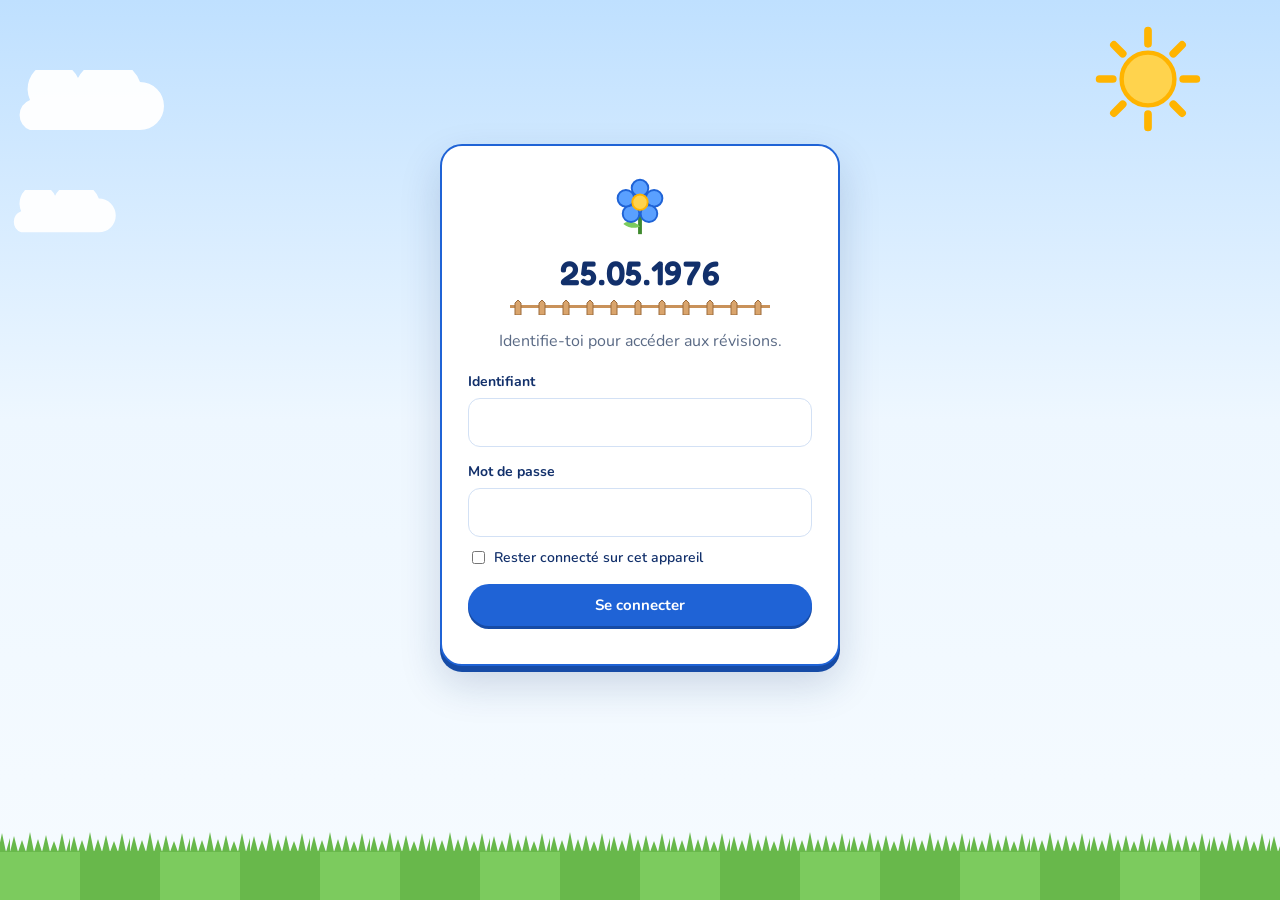
==== index.html @ dfa0b6c7 "Sticker « Nous y est » au début du QCM Co-Authored-By: Claude Opus 5.5 <noreply@anthropic.com> Claud" ====
<!DOCTYPE html>
<html lang="fr">
<head>
<meta charset="utf-8">
<meta http-equiv="Cache-Control" content="no-cache, no-store, must-revalidate">
<meta http-equiv="Pragma" content="no-cache">
<meta http-equiv="Expires" content="0">
<meta name="viewport" content="width=device-width, initial-scale=1">
<title>25.05.1976</title>
<link rel="preconnect" href="https://fonts.googleapis.com">
<link href="https://fonts.googleapis.com/css2?family=Fredoka:wght@500;600&family=Nunito:wght@400;600;700;800&display=swap" rel="stylesheet">
<link rel="stylesheet" href="style.css?v=202611181559">
</head>
<body>
<svg class="floatsun" viewBox="0 0 100 100"><g stroke="#ffb400" stroke-width="7" stroke-linecap="round"><path d="M50 6v12M50 82v12M6 50h12M82 50h12M19 19l8 8M73 73l8 8M81 19l-8 8M27 73l-8 8"/></g><circle cx="50" cy="50" r="24" fill="#ffd34d" stroke="#ffb400" stroke-width="4"/></svg>
<svg class="cloud" style="top:70px;width:170px;animation:drift 70s linear infinite" viewBox="0 0 170 70"><path d="M30 60h110a24 24 0 0 0 0-48 34 34 0 0 0-62-4 26 26 0 0 0-48 22A16 16 0 0 0 30 60z" fill="#fff"/></svg>
<svg class="cloud" style="top:190px;width:120px;animation:drift 95s linear infinite;animation-delay:-40s" viewBox="0 0 170 70"><path d="M30 60h110a24 24 0 0 0 0-48 34 34 0 0 0-62-4 26 26 0 0 0-48 22A16 16 0 0 0 30 60z" fill="#fff"/></svg>

<div class="login-page">
  <form id="loginForm" class="login-card" autocomplete="on">
    <div style="text-align:center"><svg width="64" height="64" viewBox="0 0 100 100"><path d="M50 60v34" stroke="#3f8a2e" stroke-width="6"/><path d="M50 82c-10-10-22-8-26-4 8 6 18 8 26 4z" fill="#7ccb5e"/><g fill="#5aa0ff" stroke="#1f63d6" stroke-width="3"><circle cx="50" cy="22" r="13"/><circle cx="72" cy="38" r="13"/><circle cx="64" cy="62" r="13"/><circle cx="36" cy="62" r="13"/><circle cx="28" cy="38" r="13"/></g><circle cx="50" cy="44" r="12" fill="#ffd34d" stroke="#ffb400" stroke-width="3"/></svg></div>
    <div class="title">25.05.1976</div>
    <div class="rule" style="margin:6px auto 14px"></div>
    <div id="formFields">
      <p class="mut" style="margin-top:0;text-align:center">Identifie-toi pour accéder aux révisions.</p>
      <label for="lid">Identifiant</label>
      <input type="text" id="lid" autocomplete="username" autocapitalize="none" spellcheck="false" style="margin:4px 0 12px">
      <label for="lpw">Mot de passe</label>
      <input type="password" id="lpw" autocomplete="current-password" style="margin:4px 0 10px">
      <label class="note" style="display:flex;gap:6px;align-items:center;margin-bottom:16px;font-weight:600"><input type="checkbox" id="lrem"> Rester connecté sur cet appareil</label>
      <button class="btn" type="submit" style="width:100%">Se connecter</button>
      <p id="lerr" style="color:var(--ko);font-size:14px;margin:10px 0 0;text-align:center"></p>
    </div>
    <div id="opened" class="hide" style="text-align:center">
      <p><b>Connexion réussie !</b><br>Les révisions se sont ouvertes dans un nouvel onglet.</p>
      <a class="btn green" href="revisions.html" target="_blank" rel="noopener">Ouvrir les révisions</a>
    </div>
  </form>
</div>

<script>
/* SHA-256 synchrone (pour garder l'ouverture du nouvel onglet dans le clic) */
function sha256(s){
  const K=[0x428a2f98,0x71374491,0xb5c0fbcf,0xe9b5dba5,0x3956c25b,0x59f111f1,0x923f82a4,0xab1c5ed5,0xd807aa98,0x12835b01,0x243185be,0x550c7dc3,0x72be5d74,0x80deb1fe,0x9bdc06a7,0xc19bf174,0xe49b69c1,0xefbe4786,0x0fc19dc6,0x240ca1cc,0x2de92c6f,0x4a7484aa,0x5cb0a9dc,0x76f988da,0x983e5152,0xa831c66d,0xb00327c8,0xbf597fc7,0xc6e00bf3,0xd5a79147,0x06ca6351,0x14292967,0x27b70a85,0x2e1b2138,0x4d2c6dfc,0x53380d13,0x650a7354,0x766a0abb,0x81c2c92e,0x92722c85,0xa2bfe8a1,0xa81a664b,0xc24b8b70,0xc76c51a3,0xd192e819,0xd6990624,0xf40e3585,0x106aa070,0x19a4c116,0x1e376c08,0x2748774c,0x34b0bcb5,0x391c0cb3,0x4ed8aa4a,0x5b9cca4f,0x682e6ff3,0x748f82ee,0x78a5636f,0x84c87814,0x8cc70208,0x90befffa,0xa4506ceb,0xbef9a3f7,0xc67178f2];
  const b=Array.from(new TextEncoder().encode(s)), l=b.length*8;
  b.push(0x80); while(b.length%64!==56) b.push(0);
  for(let i=7;i>=0;i--) b.push(Math.floor(l/2**(i*8))&255);
  let H=[0x6a09e667,0xbb67ae85,0x3c6ef372,0xa54ff53a,0x510e527f,0x9b05688c,0x1f83d9ab,0x5be0cd19];
  const r=(x,n)=>(x>>>n)|(x<<(32-n));
  for(let o=0;o<b.length;o+=64){
    const w=new Array(64);
    for(let i=0;i<16;i++) w[i]=(b[o+4*i]<<24)|(b[o+4*i+1]<<16)|(b[o+4*i+2]<<8)|b[o+4*i+3];
    for(let i=16;i<64;i++){const s0=r(w[i-15],7)^r(w[i-15],18)^(w[i-15]>>>3), s1=r(w[i-2],17)^r(w[i-2],19)^(w[i-2]>>>10); w[i]=(w[i-16]+s0+w[i-7]+s1)|0;}
    let [a,c,d,e,f,g,h,k]=H; // a,b,c,d,e,f,g,h
    for(let i=0;i<64;i++){
      const S1=r(f,6)^r(f,11)^r(f,25), ch=(f&g)^(~f&h), t1=(k+S1+ch+K[i]+w[i])|0;
      const S0=r(a,2)^r(a,13)^r(a,22), mj=(a&c)^(a&d)^(c&d), t2=(S0+mj)|0;
      k=h; h=g; g=f; f=(e+t1)|0; e=d; d=c; c=a; a=(t1+t2)|0;
    }
    H=[(H[0]+a)|0,(H[1]+c)|0,(H[2]+d)|0,(H[3]+e)|0,(H[4]+f)|0,(H[5]+g)|0,(H[6]+h)|0,(H[7]+k)|0];
  }
  return H.map(x=>(x>>>0).toString(16).padStart(8,"0")).join("");
}
const LOGIN_HASH="6b6e0f805c218c8e6aef8b2e3945f73d3facc3329b32287c51c517271649b0c8";
document.getElementById("loginForm").addEventListener("submit",function(e){
  e.preventDefault();
  const id=document.getElementById("lid").value.trim().toLowerCase(), pw=document.getElementById("lpw").value;
  if(sha256(id+":"+pw)!==LOGIN_HASH){ document.getElementById("lerr").textContent="Identifiant ou mot de passe incorrect."; document.getElementById("lpw").value=""; return; }
  try{ localStorage.setItem("auth",JSON.stringify({ok:true,t:Date.now(),rem:document.getElementById("lrem").checked})); }catch(err){}
  const dest="revisions.html"+location.hash, w=window.open(dest,"_blank");
  if(!w){ location.href=dest; return; }
  document.querySelector("#opened a").href=dest;
  document.getElementById("formFields").classList.add("hide");
  document.getElementById("opened").classList.remove("hide");
});
</script>
</body>
</html>
---- style.css ----
/* Thème « jardin » : ciel bleu, pelouse, clôture — 25.05.1976 */
:root{
  --sky1:#bfe0ff; --sky2:#eef7ff; --blue:#1f63d6; --blue-d:#164ba6; --blue-l:#e6f0ff; --navy:#12306b;
  --sun:#ffc634; --sun-l:#fff6d6; --grass1:#7ccb5e; --grass2:#68b84b; --grass-d:#3f8a2e; --wood:#c9925a; --wood-d:#9c6a3a;
  --ink:#1b2840; --mut:#5a6a85; --line:#d3e1f5; --ok:#2e8a3e; --ok-l:#e5f6e7; --ko:#c43d3d; --ko-l:#fdeaea;
}
*{box-sizing:border-box}
html,body{margin:0}
body{min-height:100vh;color:var(--ink);font:16px/1.55 "Nunito",system-ui,sans-serif;
  background:linear-gradient(180deg,var(--sky1) 0,var(--sky2) 420px,#f6fbff 100%) fixed;padding-bottom:90px;position:relative}
/* pelouse en bas de page */
body::after{content:"";position:fixed;left:0;right:0;bottom:0;height:70px;z-index:0;pointer-events:none;
  background:
   url("data:image/svg+xml,%3Csvg xmlns='http://www.w3.org/2000/svg' width='60' height='22' viewBox='0 0 60 22'%3E%3Cpath d='M0 22 L4 6 L8 22 L12 10 L16 22 L20 2 L24 22 L28 9 L32 22 L36 5 L40 22 L44 11 L48 22 L52 3 L56 22 L60 8 L60 22Z' fill='%2368b84b'/%3E%3C/svg%3E") repeat-x top/60px 22px,
   repeating-linear-gradient(90deg,var(--grass1) 0 80px,var(--grass2) 80px 160px) 0 21px/100% 100% no-repeat}
.wrap{max-width:900px;margin:0 auto;padding:0 18px;position:relative;z-index:1}
h1,h2,h3{font-family:"Fredoka","Nunito",sans-serif;color:var(--navy);line-height:1.2;font-weight:600}
h1{font-size:32px;margin:26px 0 4px}
h2{font-size:24px;margin:24px 0 8px}
h3{font-size:19px;margin:16px 0 6px}
.mut{color:var(--mut)} .note{font-size:14px;color:var(--mut)}
.hide{display:none!important}

/* en-tête */
header{background:linear-gradient(180deg,var(--blue) 0,var(--blue-d) 100%);color:#fff;position:relative;z-index:2;box-shadow:0 4px 0 var(--grass-d)}
header::after{content:"";position:absolute;left:0;right:0;bottom:-14px;height:14px;
  background:url("data:image/svg+xml,%3Csvg xmlns='http://www.w3.org/2000/svg' width='40' height='14'%3E%3Cpath d='M0 0 H40 V2 L36 12 L32 2 L28 14 L24 2 L20 10 L16 2 L12 13 L8 2 L4 11 L0 2Z' fill='%2368b84b'/%3E%3C/svg%3E") repeat-x;}
header .wrap{display:flex;align-items:center;justify-content:space-between;gap:12px;padding-top:12px;padding-bottom:12px;flex-wrap:wrap}
.brand{display:flex;align-items:center;gap:10px;font-family:"Fredoka",sans-serif;font-weight:600;font-size:21px}
.brand small{display:block;font:600 11.5px "Nunito";letter-spacing:.1em;text-transform:uppercase;color:var(--sun)}
.sunicon{width:38px;height:38px;flex:none}
nav{display:flex;gap:4px;flex-wrap:wrap}
nav a{color:#fff;text-decoration:none;padding:7px 13px;border-radius:99px;font-weight:700;font-size:14px;opacity:.9}
nav a:hover{background:rgba(255,255,255,.15);opacity:1}
nav a.on{background:#fff;color:var(--blue-d);opacity:1}
nav a.out{border:1.5px solid rgba(255,255,255,.5)}

/* clôture sous les titres */
.rule{height:16px;margin:4px 0 16px;background:url("data:image/svg+xml,%3Csvg xmlns='http://www.w3.org/2000/svg' width='24' height='16'%3E%3Crect x='0' y='6' width='24' height='3' fill='%23c9925a'/%3E%3Cpath d='M5 16 V4 L8 1 L11 4 V16Z' fill='%23d9a46c' stroke='%239c6a3a' stroke-width='1'/%3E%3C/svg%3E") repeat-x;max-width:260px}

.card{background:#fff;border:1px solid var(--line);border-radius:16px;padding:18px;margin:14px 0;box-shadow:0 3px 0 rgba(31,99,214,.08)}
.badge{display:inline-flex;align-items:center;justify-content:center;width:30px;height:30px;border-radius:50%;background:var(--blue);color:#fff;font:700 14px "Nunito";margin-right:10px;flex:none;box-shadow:0 2px 0 var(--blue-d)}
.qhead{display:flex;align-items:flex-start;gap:2px;font-weight:700}
.tag{display:inline-block;font-size:11.5px;font-weight:700;padding:1px 8px;border-radius:99px;background:var(--sun-l);color:#8a6100;border:1px solid #f1d27a;margin-left:6px;vertical-align:2px}
.opts{display:grid;gap:8px;margin-top:12px}
.opt{text-align:left;border:1.5px solid var(--line);background:#fbfdff;border-radius:12px;padding:11px 13px;font:inherit;cursor:pointer;color:var(--ink);transition:.12s}
.opt:hover:not(:disabled){border-color:var(--blue);background:var(--blue-l);transform:translateY(-1px)}
.opt.ok{border-color:var(--ok);background:var(--ok-l)}
.opt.ko{border-color:var(--ko);background:var(--ko-l)}
.opt.skip{color:var(--mut);font-style:italic}
.opt:disabled{cursor:default}
.expl{margin-top:10px;padding:10px 13px;border-left:4px solid var(--sun);background:var(--sun-l);border-radius:0 10px 10px 0;font-size:14.5px}
.btn{display:inline-block;border:none;background:var(--blue);color:#fff;border-radius:99px;padding:11px 20px;font:700 15px "Nunito";cursor:pointer;text-decoration:none;box-shadow:0 3px 0 var(--blue-d);transition:.12s}
.btn:hover{transform:translateY(-1px)} .btn:active{transform:translateY(2px);box-shadow:0 1px 0 var(--blue-d)}
.btn.alt{background:#fff;color:var(--blue-d);border:1.5px solid var(--blue);box-shadow:0 3px 0 var(--line)}
.btn.sm{padding:7px 13px;font-size:13.5px}
.btn.green{background:var(--grass-d);box-shadow:0 3px 0 #2b6420}
.row{display:flex;gap:10px;flex-wrap:wrap;align-items:center}
.scorebar{position:sticky;top:8px;z-index:5;background:#fff;border:2px solid var(--blue);border-radius:16px;padding:10px 16px;margin-top:14px;display:flex;justify-content:space-between;align-items:center;gap:10px;flex-wrap:wrap;box-shadow:0 4px 0 var(--blue-l)}
.big{font:600 24px "Fredoka",sans-serif;color:var(--navy)}
.bar{height:8px;background:var(--blue-l);border-radius:99px;overflow:hidden;min-width:140px;flex:1;max-width:260px}
.bar i{display:block;height:100%;background:linear-gradient(90deg,var(--grass1),var(--grass-d));width:0;transition:width .3s}
input[type=text],input[type=password],textarea{width:100%;border:1.5px solid var(--line);border-radius:12px;padding:11px 13px;font:inherit;background:#fff;color:var(--ink)}
textarea{min-height:110px;resize:vertical}
input:focus,textarea:focus{outline:3px solid var(--blue-l);border-color:var(--blue)}
.texte{font-family:"Lora",Georgia,serif;font-size:17px;line-height:1.75;background:#fffdf6;border:1px solid #eadfbf;border-left:5px solid var(--wood);border-radius:0 16px 16px 0;padding:18px 22px;white-space:pre-line}
.src{font-size:13.5px;color:var(--mut);margin-top:6px;font-style:italic}
.help{margin-top:8px;padding:9px 13px;background:var(--blue-l);border-radius:10px;font-size:14.5px}
.elts{list-style:none;padding:0;margin:8px 0 0}
.elts li{padding:3px 0;font-size:14.5px}
.elts .y{color:var(--ok)} .elts .n{color:var(--ko)}
.model{margin-top:8px;padding:10px 13px;border-left:4px solid var(--sun);background:var(--sun-l);border-radius:0 10px 10px 0;font-size:14.5px}
.grid2{display:grid;grid-template-columns:repeat(auto-fit,minmax(250px,1fr));gap:14px}
.tile{background:#fff;border:1.5px solid var(--line);border-radius:16px;padding:16px 16px 16px 66px;cursor:pointer;text-decoration:none;color:inherit;display:block;position:relative;transition:.12s;box-shadow:0 3px 0 rgba(31,99,214,.08)}
.tile:hover{border-color:var(--blue);transform:translateY(-2px)}
.tile b{font-family:"Fredoka",sans-serif;font-weight:600;color:var(--navy);font-size:18px}
.tile .ic{position:absolute;left:14px;top:16px;width:38px;height:38px}
table{width:100%;border-collapse:collapse;font-size:14px;background:#fff}
th,td{border-bottom:1px solid var(--line);padding:8px;text-align:left;vertical-align:top}
th{color:var(--blue-d);font-weight:800;font-size:12.5px;text-transform:uppercase;letter-spacing:.04em}
.code{font-family:ui-monospace,Menlo,monospace;font-size:12.5px;word-break:break-all;background:var(--blue-l);border-radius:10px;padding:8px 10px}
.pill{display:inline-block;padding:2px 10px;border-radius:99px;font-size:12.5px;font-weight:700;background:var(--ok-l);color:var(--ok)}
.hero{display:flex;gap:18px;align-items:center}
.hero svg{flex:none;width:110px;height:110px}

/* page de connexion */
.login-page{display:flex;align-items:center;justify-content:center;min-height:calc(100vh - 90px);padding:20px}
.login-card{width:100%;max-width:400px;background:#fff;border-radius:22px;padding:28px 26px;border:2px solid var(--blue);box-shadow:0 6px 0 var(--blue-d),0 18px 40px rgba(18,48,107,.18);position:relative;z-index:1}
.login-card .title{font:600 34px "Fredoka",sans-serif;color:var(--navy);text-align:center;margin:6px 0 0;letter-spacing:.02em}
.login-card label{font-weight:700;font-size:14px;color:var(--navy)}
.floatsun{position:fixed;top:24px;right:6%;width:110px;height:110px;z-index:0;animation:spin 40s linear infinite}
.cloud{position:fixed;z-index:0;opacity:.95}
@keyframes spin{to{transform:rotate(360deg)}}
@keyframes drift{from{transform:translateX(-10vw)}to{transform:translateX(110vw)}}
@media (max-width:560px){h1{font-size:26px}.texte{font-size:16px;padding:14px}.hero svg{width:70px;height:70px}.floatsun{width:70px;height:70px}.tile{padding-left:60px}}

/* ===== Textes à trous ===== */
.bank{display:flex;flex-wrap:wrap;gap:6px}
.chip{background:var(--blue-l);color:var(--blue-d);border-radius:99px;padding:3px 11px;font-size:14px;font-weight:700}
.texte.trou{line-height:2.3}
select.hole,select.sel{font:inherit;font-size:15px;border:1.5px dashed var(--blue);border-radius:10px;padding:3px 6px;background:#fff;color:var(--blue-d);max-width:100%}
select.sel{width:100%;border-style:solid;margin:4px 0 8px;padding:9px}
select.hole.ok{border:2px solid var(--ok);background:var(--ok-l);color:var(--ok)}
select.hole.ko{border:2px solid var(--ko);background:var(--ko-l);color:var(--ko);text-decoration:line-through}
select.hole.empty{border:2px solid #b9c3d6;background:#f2f4f8}
.fix{display:inline-block;margin:0 4px;padding:0 8px;border-radius:8px;background:var(--ok-l);color:var(--ok);font-weight:700;font-family:"Nunito",sans-serif;font-size:14px}

/* ===== Le jardin des idées ===== */
.game{position:relative;border-radius:22px;overflow:hidden;overflow:clip;border:2px solid var(--grass-d);padding:0 14px 0;--dusk:0;
  background:linear-gradient(180deg,hsl(212,90%,calc(82% - var(--dusk)*30%)) 0,hsl(200,80%,calc(93% - var(--dusk)*20%)) 170px,#e9f7df 170px,#dff2d0 100%)}
.game::before{content:"";position:absolute;inset:0;background:rgba(255,120,40,calc(var(--dusk)*.25));pointer-events:none;z-index:3;transition:background 1s}
.sky{position:relative;height:70px}
.track{position:absolute;left:30px;right:70px;top:6px;height:60px}
.gsun{position:absolute;width:46px;height:46px;transform:translate(-50%,0);transition:left 1s linear,top 1s linear}
.gsun svg{width:100%;height:100%;animation:spin 18s linear infinite}
.cl{position:absolute;background:#fff;border-radius:40px;height:22px;opacity:.9}
.cl::before,.cl::after{content:"";position:absolute;background:#fff;border-radius:50%}
.cl::before{width:28px;height:28px;top:-14px;left:12px}.cl::after{width:20px;height:20px;top:-9px;left:34px}
.c1{width:80px;top:30px;animation:drift 50s linear infinite}.c2{width:60px;top:12px;animation:drift 70s linear infinite;animation-delay:-30s}
.hud{display:flex;justify-content:space-between;align-items:flex-end;gap:10px;background:rgba(255,255,255,.85);border-radius:14px;padding:6px 14px;position:relative;z-index:2;flex-wrap:wrap}
.hud .big{font-size:22px}.hurry{color:var(--ko);animation:pulse .6s infinite alternate}
@keyframes pulse{to{transform:scale(1.15)}}
.lives{display:flex;gap:3px}.lv svg{width:20px;height:25px;display:block}
.lv.lost{opacity:.18;filter:grayscale(1)}.lv.falling{animation:fall .45s ease-in forwards}
@keyframes fall{to{transform:translateY(30px) scale(.4);opacity:0}}
.center{display:flex;justify-content:center;margin:14px 0 4px;position:relative;z-index:1}
.core{display:flex;align-items:center;gap:8px;background:#fff;border:3px solid var(--blue);border-radius:99px;padding:6px 18px 6px 8px;font:600 18px "Fredoka",sans-serif;color:var(--navy);box-shadow:0 4px 0 var(--blue-d);animation:breathe 3s ease-in-out infinite}
.core svg{width:44px;height:44px}
@keyframes breathe{50%{transform:scale(1.04)}}
.beds{display:grid;grid-template-columns:repeat(auto-fit,minmax(185px,1fr));gap:12px;position:relative;z-index:1;margin-top:10px}
.beds::before{content:"";position:absolute;left:50%;top:-14px;width:3px;height:14px;background:var(--grass-d)}
.bed{background:linear-gradient(180deg,#8d5a33 0,#7a4b29 100%);border-radius:16px;padding:8px 8px 10px;box-shadow:inset 0 4px 0 rgba(0,0,0,.12),0 3px 0 #5d3a1f;animation:rise .5s both;animation-delay:var(--d)}
@keyframes rise{from{transform:translateY(20px);opacity:0}}
.sign{background:#e9c08f;border:2px solid #9c6a3a;border-radius:8px;text-align:center;font:600 15px "Fredoka",sans-serif;color:#5d3a1f;padding:4px;margin:0 6px 8px;box-shadow:0 2px 0 #9c6a3a}
.leaf{display:flex;align-items:center;gap:8px;background:#f4fbef;border-radius:12px;padding:5px 8px;margin-top:6px;position:relative;border:2px solid transparent;transition:.15s}
.leaf.blank{cursor:pointer;background:#fff;border:2px dashed #9bd77e}
.leaf.blank:hover,.leaf.sel{border:2px solid var(--blue);background:var(--blue-l)}
.pot{width:44px;height:44px;flex:none;position:relative}
.pot svg{width:100%;height:100%}
.bud{animation:sway 2.4s ease-in-out infinite;transform-origin:50% 100%}
.flower{transform-origin:50% 100%;animation:sway 3s ease-in-out infinite}
.bloom .flower{animation:grow .7s cubic-bezier(.2,1.6,.4,1) both,sway 3s ease-in-out .7s infinite}
.bloom .flower .petals{transform-origin:30px 22px;animation:open .8s ease-out both}
@keyframes sway{50%{transform:rotate(4deg)}}
@keyframes grow{from{transform:scale(0) rotate(-30deg)}}
@keyframes open{from{transform:scale(.2) rotate(-90deg)}}
.petal{position:absolute;left:50%;top:40%;width:8px;height:8px;border-radius:50% 0;animation:burst .9s ease-out forwards}
@keyframes burst{to{transform:rotate(var(--a)) translateY(-38px) rotate(90deg);opacity:0}}
.lt{display:flex;flex-direction:column;line-height:1.25;min-width:0}
.am{font-size:12px;font-weight:800;color:var(--grass-d);text-transform:uppercase;letter-spacing:.03em}
.an{font-size:14.5px;font-weight:700;color:var(--ink)}
.leaf.blank .an{color:#9aa8bd}
.leaf.wilt{background:#f3ebe1;border-color:#c9a27a}.leaf.wilt .an{color:#8a5a2b}.leaf.wilt .bud{filter:sepia(1) saturate(.6);transform:rotate(25deg)}
.shake{animation:shake .45s}
@keyframes shake{20%,60%{transform:translateX(-6px)}40%,80%{transform:translateX(6px)}}
.floaty{position:absolute;right:10px;top:-4px;font:700 18px "Fredoka";animation:up 1.1s ease-out forwards;pointer-events:none}
.floaty.plus{color:var(--ok)}.floaty.minus{color:var(--ko)}
@keyframes up{to{transform:translateY(-34px);opacity:0}}
.seedbar{position:sticky;bottom:72px;z-index:4;margin:14px -14px 0;padding:10px 14px 12px;background:rgba(255,255,255,.95);border-top:3px solid var(--grass-d);backdrop-filter:blur(4px)}
.seeds{display:flex;flex-wrap:wrap;gap:7px;margin-top:6px}
.seed{display:inline-flex;align-items:center;gap:5px;border:2px solid #c9925a;background:#fff8ee;color:#5d3a1f;border-radius:99px;padding:6px 12px 6px 8px;font:700 14px "Nunito";cursor:pointer;transition:.15s;box-shadow:0 2px 0 #c9925a}
.seed svg{width:16px;height:16px}
.seed:hover{transform:translateY(-2px)}
.seed.sel{background:var(--blue);color:#fff;border-color:var(--blue-d);transform:translateY(-4px) scale(1.05);box-shadow:0 4px 0 var(--blue-d)}
.seed.gone{animation:plant .35s forwards}
@keyframes plant{to{transform:translateY(-20px) scale(0);opacity:0}}
.overlay{position:absolute;inset:0;z-index:6;background:rgba(18,48,107,.35);display:flex;align-items:center;justify-content:center;padding:16px;backdrop-filter:blur(2px)}
.ocard{background:#fff;border-radius:20px;padding:20px;max-width:440px;width:100%;text-align:center;border:2px solid var(--blue);box-shadow:0 6px 0 var(--blue-d);animation:rise .4s both;max-height:100%;overflow:auto}
.ocard .oicon{width:70px;height:70px}
.rules{text-align:left;list-style:none;padding:0;margin:8px 0 14px}.rules li{padding:3px 0}
.trophy{font-size:56px;animation:grow .6s cubic-bezier(.2,1.6,.4,1) both}
.won .leaf .flower{animation:dance .6s ease-in-out infinite alternate}
@keyframes dance{from{transform:rotate(-8deg)}to{transform:rotate(8deg) scale(1.08)}}
.flyer{position:absolute;left:-50px;top:var(--y);z-index:5;width:40px;animation:flyx var(--d) linear var(--dl) infinite}
.flyer .fly{width:40px;animation:bob 1s ease-in-out infinite}
.fly .wing{transform-origin:20px 15px;animation:flap .25s ease-in-out infinite alternate}
@keyframes flyx{to{transform:translateX(calc(100vw + 100px))}}
@keyframes bob{50%{transform:translateY(-14px)}}
@keyframes flap{to{transform:scaleX(.3)}}
.lost .bed{filter:saturate(.5)}

/* ===== Jeu en direct ===== */
.stage{background:#fff;border:2px solid var(--blue);border-radius:20px;padding:20px;margin:14px 0;box-shadow:0 5px 0 var(--blue-d);position:relative;overflow:hidden;text-align:left}
.pstage{text-align:center}
.bigcode{font:600 64px "Fredoka",sans-serif;color:var(--navy);letter-spacing:.08em;text-align:center;margin:10px 0;background:var(--blue-l);border-radius:16px;padding:4px}
.stage>p{text-align:center}
.plist{display:flex;flex-wrap:wrap;gap:8px;justify-content:center;min-height:40px}
.pchip{background:var(--grass1);color:#fff;font-weight:800;border-radius:99px;padding:6px 14px;animation:grow .4s cubic-bezier(.2,1.6,.4,1) both;box-shadow:0 3px 0 var(--grass-d)}
.qbig{font-size:28px;text-align:center;margin:14px 0}
.qmid{font-size:20px;margin:10px 0}
.timer{position:relative;height:14px;background:var(--blue-l);border-radius:99px;overflow:hidden;margin:8px 0 14px}
.timer i{display:block;height:100%;background:linear-gradient(90deg,var(--sun),#ff9a3c);border-radius:99px;width:100%}
.timer span{position:absolute;right:8px;top:-3px;font:700 14px "Fredoka"}
.answers{display:grid;grid-template-columns:1fr 1fr;gap:10px}
.ans{background:var(--c);color:#fff;border:none;border-radius:14px;padding:16px 14px;font:700 17px "Nunito";text-align:left;display:flex;align-items:center;gap:10px;box-shadow:0 4px 0 rgba(0,0,0,.25);min-height:70px}
button.ans{cursor:pointer}button.ans:active{transform:translateY(3px);box-shadow:0 1px 0 rgba(0,0,0,.25)}
.ans .sh{font-size:24px;flex:none}
.answers.pl .ans{min-height:90px;font-size:16px}
.bars{display:flex;justify-content:center;align-items:flex-end;gap:18px;height:170px;margin:10px 0}
.bcol{display:flex;flex-direction:column;align-items:center;gap:4px}
.bv{width:64px;background:var(--c);border-radius:10px 10px 0 0;color:#fff;font:700 18px "Fredoka";display:flex;justify-content:center;padding-top:4px;animation:growup .6s ease-out both}
@keyframes growup{from{height:0!important}}
.bcol.dim{opacity:.35}.bl{font-weight:800}
.lboard{display:grid;gap:6px}
.lrow{display:flex;align-items:center;gap:10px;background:var(--blue-l);border-radius:12px;padding:8px 12px;animation:rise .4s both;animation-delay:calc(var(--i)*.08s)}
.lrow .rk{width:28px;height:28px;border-radius:50%;background:var(--blue);color:#fff;display:flex;align-items:center;justify-content:center;font-weight:800;flex:none}
.lrow .nm{flex:1;font-weight:700;text-align:left}.lrow .sc{font:600 18px "Fredoka";color:var(--navy)}
.podium{display:flex;justify-content:center;align-items:flex-end;gap:10px;margin:10px 0 20px}
.pod{width:120px;text-align:center;animation:rise .6s both}
.pod .pb{background:var(--blue);color:#fff;font:600 32px "Fredoka";border-radius:12px 12px 0 0;display:flex;align-items:flex-start;justify-content:center;padding-top:6px}
.p1 .pb{height:130px;background:linear-gradient(180deg,#ffd34d,#e5a300)}.p2 .pb{height:95px;background:linear-gradient(180deg,#cfd8e6,#9aa8bd)}.p3 .pb{height:70px;background:linear-gradient(180deg,#e7b07a,#b8763a)}
.p1{animation-delay:.6s}.p2{animation-delay:.3s}
.pn{font-weight:800;margin-bottom:2px;word-break:break-word}.ps{font-size:13px;color:var(--mut);margin-bottom:4px}
.pod.empty{visibility:hidden}
.bigemoji{font-size:64px;line-height:1.2}
.pop{animation:grow .6s cubic-bezier(.2,1.6,.4,1) both}.spin{display:inline-block;animation:spin 2s linear infinite}
.res.good{background:linear-gradient(180deg,#e5f6e7,#fff)}.res.bad{background:linear-gradient(180deg,#fdeaea,#fff)}
.gain{font:600 44px "Fredoka";color:var(--navy)}
.res.good .gain{color:var(--ok)}.res.bad .gain{color:var(--ko)}
.conf{position:absolute;top:-10px;width:9px;height:14px;border-radius:2px;animation:conf 2.6s ease-in forwards;z-index:5}
@keyframes conf{to{transform:translate(var(--x),520px) rotate(720deg);opacity:.2}}
@media (max-width:560px){.answers{grid-template-columns:1fr}.bigcode{font-size:44px}.qbig{font-size:21px}.bv{width:44px}.pod{width:90px}.beds{grid-template-columns:1fr}}
.leaf{scroll-margin-bottom:260px;scroll-margin-top:20px}

/* ===== Salon entre amis ===== */
.invite{background:var(--sun-l);border:1.5px dashed #e5b84a;border-radius:14px;padding:12px}
.modes{display:grid;grid-template-columns:1fr 1fr;gap:10px}
.mode{display:flex;flex-direction:column;align-items:center;gap:2px;text-align:center;background:#fff;border:2px solid var(--line);border-radius:16px;padding:14px 10px;font:inherit;color:var(--ink);cursor:pointer;transition:.15s}
.mode .mi{font-size:34px}.mode b{font:600 19px "Fredoka",sans-serif;color:var(--navy)}.mode span:last-child{font-size:13px;color:var(--mut)}
.mode.on{border-color:var(--blue);background:var(--blue-l);box-shadow:0 4px 0 var(--blue);transform:translateY(-2px)}
.mode:disabled{cursor:default}.mode:disabled:not(.on){opacity:.55}
.hearts{letter-spacing:2px}.heart{color:#e2453c;font-size:18px;display:inline-block}.heart.lost{color:#cfd6e2}
.ans .at{flex:1}.ans .vt{font-size:13px;letter-spacing:-2px}
.ans.picked{outline:4px solid #fff;box-shadow:0 0 0 7px var(--c),0 4px 0 rgba(0,0,0,.25);transform:scale(1.02)}
.ans.faded{opacity:.35}
button.ans:disabled{cursor:default}
@media (max-width:560px){.modes{grid-template-columns:1fr}}
@media (max-width:700px){nav{flex-wrap:nowrap;overflow-x:auto;width:100%;padding-bottom:4px;scrollbar-width:none}nav a{white-space:nowrap}}

/* ===== QCM progressif ===== */
.lvl{position:relative;margin-top:18px}
.lvlh{display:flex;align-items:center;gap:12px;background:linear-gradient(90deg,var(--blue),var(--blue-d));color:#fff;border-radius:16px;padding:10px 16px;box-shadow:0 3px 0 var(--navy)}
.lvlh b{font:600 19px "Fredoka",sans-serif}.lvlh .note{color:#dbe8ff}.lvi{font-size:30px}
.lvl .lock{display:none}
.lvl.locked .lock{display:block;position:sticky;top:90px;z-index:4;margin:12px auto;max-width:420px;text-align:center;background:#fff;border:2px dashed var(--blue);border-radius:14px;padding:12px;font-weight:800;color:var(--blue-d)}
.lvl.locked>.card{filter:blur(5px) grayscale(.6);pointer-events:none;user-select:none;opacity:.6}
.lvl.unlocked .lvlh{animation:grow .6s cubic-bezier(.2,1.6,.4,1)}

/* ===== Flashcards ===== */
.seg{display:inline-flex;flex-wrap:wrap;gap:4px;background:#fff;border:1.5px solid var(--line);border-radius:99px;padding:4px}
.seg button{border:none;background:none;border-radius:99px;padding:6px 12px;font:700 13.5px "Nunito";color:var(--mut);cursor:pointer}
.seg button.on{background:var(--blue);color:#fff}
.flip{perspective:1200px;height:280px;max-width:560px;margin:0 auto;cursor:pointer;position:relative;outline:none}
.flip .face{position:absolute;inset:0;border-radius:22px;backface-visibility:hidden;-webkit-backface-visibility:hidden;display:flex;flex-direction:column;align-items:center;justify-content:center;padding:24px;text-align:center;transition:transform .55s cubic-bezier(.3,1.3,.5,1);border:2px solid var(--blue);box-shadow:0 6px 0 var(--blue-d)}
.flip .front{background:#fff}.flip .back{background:var(--blue-l);transform:rotateY(180deg)}
.flip .front.nature{border-color:var(--grass-d);box-shadow:0 6px 0 #2b6420}.flip .back.nature{background:#eef9e8;border-color:var(--grass-d);box-shadow:0 6px 0 #2b6420}
.flip.on .front{transform:rotateY(-180deg)}.flip.on .back{transform:rotateY(0)}
.fq{font:600 26px "Fredoka",sans-serif;color:var(--navy);margin-bottom:12px}
.fa{font-size:18px;line-height:1.55}
.flip.yes .face{animation:outR .28s forwards}.flip.no .face{animation:outL .28s forwards}
@keyframes outR{to{transform:translateX(120px) rotate(12deg);opacity:0}}@keyframes outL{to{transform:translateX(-120px) rotate(-12deg);opacity:0}}
.btn:disabled{opacity:.4;cursor:default;transform:none}

/* ===== Mots mêlés ===== */
.mmwrap{display:grid;grid-template-columns:minmax(0,1fr) 220px;gap:16px;align-items:start;margin:12px 0}
.mm{display:grid;grid-template-columns:repeat(var(--n),1fr);gap:3px;background:#fff;border:2px solid var(--blue);border-radius:16px;padding:8px;touch-action:none;user-select:none;-webkit-user-select:none;max-width:560px;width:100%}
.mc{aspect-ratio:1;display:flex;align-items:center;justify-content:center;font:600 clamp(13px,2.6vw,19px) "Fredoka",sans-serif;color:var(--navy);border-radius:8px;cursor:pointer;transition:background .1s}
.mc.hl,.mc.start{background:var(--sun);color:#5d3a1f}
.mc.found{background:hsl(var(--h),75%,80%);color:hsl(var(--h),60%,25%);animation:grow .4s both}
.mc.miss{background:var(--ko-l)}
.mlist{display:flex;flex-direction:column;gap:4px}
.mw{display:flex;align-items:center;gap:8px;font-weight:700;padding:4px 10px;border-radius:10px;background:#fff;border:1px solid var(--line)}
.mw.done{text-decoration:line-through;color:var(--mut);background:var(--ok-l)}
.mth{display:inline-block;width:10px;height:10px;border-radius:50%;flex:none}.mth.n{background:var(--grass1)}.mth.j{background:var(--blue)}.mth.b{background:linear-gradient(90deg,var(--grass1) 50%,var(--blue) 50%)}
.mexp{background:#fff;border-left:5px solid hsl(var(--h),70%,55%);border-radius:0 14px 14px 0;padding:10px 14px;margin:8px 0;animation:rise .4s both;box-shadow:0 2px 0 var(--line)}
.mexp p{margin:4px 0 0}
@media (max-width:700px){.mmwrap{grid-template-columns:1fr}.mlist{flex-direction:row;flex-wrap:wrap}}

/* ===== Sujets de bac ===== */
.acc{background:#fff;border:1.5px solid var(--line);border-radius:14px;margin:10px 0;overflow:hidden}
.acc summary{cursor:pointer;padding:12px 16px;font:600 17px "Fredoka",sans-serif;color:var(--navy);list-style:none;display:flex;justify-content:space-between}
.acc summary::after{content:"▾";transition:.2s}.acc[open] summary::after{transform:rotate(180deg)}
.acc[open] summary{background:var(--blue-l)}
.accb{padding:4px 18px 12px}.accb li{margin:5px 0}.accb h4{font-family:"Fredoka",sans-serif;color:var(--blue-d);margin:14px 0 4px}
.mngrid{display:grid;grid-template-columns:repeat(auto-fit,minmax(260px,1fr));gap:12px}
.mn{background:#fff;border-radius:16px;padding:14px 16px;border-top:5px solid var(--blue);box-shadow:0 3px 0 var(--line);animation:rise .4s both}
.mn.nature{border-top-color:var(--grass-d)}
.mn b{font:600 17px "Fredoka",sans-serif;color:var(--navy)}.mn p{margin:6px 0 0}

/* ===== Parcours verrouillé ===== */
.gated>*:not(h1):not(.rule):not(.gatebox){display:none!important}
.lockcard{background:#fff;border:2px dashed var(--blue);border-radius:20px;padding:24px;text-align:center;max-width:560px;margin:10px auto;box-shadow:0 4px 0 var(--blue-l)}
.lockcard h2{margin:4px 0}
.steps{display:flex;justify-content:center;gap:6px;flex-wrap:wrap;margin:12px 0}
.steps span{padding:5px 12px;border-radius:99px;background:#eef2f8;color:var(--mut);font-weight:800;font-size:13.5px}
.steps span.done{background:var(--ok-l);color:var(--ok)}.steps span.done::before{content:"✓ "}
.steps span.cur{background:var(--blue);color:#fff}
.gatemsg{background:var(--ko-l);border:2px solid #f0b4b4;border-radius:14px;padding:12px 14px;margin-bottom:12px;color:#7a2222}
.gatemsg.ok{background:var(--ok-l);border-color:#9fd6a7;color:#1d5a28;animation:grow .5s cubic-bezier(.2,1.6,.4,1)}
.gatemsg .btn{margin-left:6px}
.tile.tlock{opacity:.6}.tile.tlock b::before{content:"🔒 "}

/* ===== Moyenne et envoi par mail ===== */
.avgline{background:var(--blue-l);border-radius:12px;padding:10px 14px;margin:8px 0}
.mailst{border-radius:12px;padding:10px 14px;margin:8px 0;background:#f3f6fb;font-weight:700}
.mailst.ok{background:var(--ok-l);color:var(--ok)}
.mailst.warn{background:var(--sun-l);color:#7a5600}
.mailst input{max-width:200px;padding:6px 10px;margin:4px 0}
.avgcard{display:flex;gap:20px;align-items:center;flex-wrap:wrap;border:2px solid var(--blue)}
.avgcard .big small{font-size:18px;color:var(--mut)}
.avgmods{display:grid;grid-template-columns:repeat(auto-fit,minmax(130px,1fr));gap:8px;flex:1}
.avgmods>div{background:var(--blue-l);border-radius:12px;padding:8px 12px;display:flex;flex-direction:column}
.avgmods b{font:600 20px "Fredoka",sans-serif;color:var(--navy)}

/* ===== GIFs de Pépin dans le QCM ===== */
.expl.withgif{display:flex;gap:14px;align-items:center}
.reac{width:150px;height:auto;border-radius:12px;flex:none;border:3px solid #fff;box-shadow:0 2px 6px rgba(0,0,0,.15);animation:grow .4s cubic-bezier(.2,1.6,.4,1)}
.reac.good{border-color:var(--ok)}.reac.bad{border-color:#e5a300}
@media (max-width:560px){.expl.withgif{flex-direction:column;align-items:flex-start}.reac{width:180px}}

/* ===== Réaction de Pépin en fin de module ===== */
.pepin{display:flex;align-items:center;gap:6px;margin:0 0 12px;flex-wrap:wrap}
.pepin img{width:150px;height:auto;border-radius:16px;border:3px solid #fff;box-shadow:0 3px 8px rgba(0,0,0,.15);animation:grow .5s cubic-bezier(.2,1.6,.4,1) both}
.bulle{position:relative;background:#fff;border:3px solid var(--navy);border-radius:22px;padding:12px 18px;font:600 22px "Fredoka",sans-serif;color:var(--navy);box-shadow:0 4px 0 var(--navy);margin-left:14px;max-width:320px;animation:grow .4s .15s cubic-bezier(.2,1.6,.4,1) both}
.bulle::before{content:"";position:absolute;left:-18px;top:50%;margin-top:-10px;border:10px solid transparent;border-right:16px solid var(--navy)}
.bulle::after{content:"";position:absolute;left:-11px;top:50%;margin-top:-7px;border:7px solid transparent;border-right:12px solid #fff}
.bulle span{display:inline-block;opacity:0;animation:pop .25s forwards}
@keyframes pop{0%{opacity:0;transform:translateY(6px) scale(.5)}100%{opacity:1;transform:none}}
.pepin.low .bulle{border-color:#7a5600;color:#7a5600;box-shadow:0 4px 0 #7a5600}.pepin.low .bulle::before{border-right-color:#7a5600}
.pepin.top .bulle{background:linear-gradient(180deg,#fff7d6,#fff);border-color:#c98a00;color:#8a5a00;box-shadow:0 4px 0 #c98a00}.pepin.top .bulle::before{border-right-color:#c98a00}.pepin.top .bulle::after{border-right-color:#fff7d6}
.pepin.top .bulle span{animation:pop .25s forwards,shine 1.2s 1.2s ease-in-out infinite alternate}
@keyframes shine{to{color:#e5a300;text-shadow:0 0 8px rgba(255,200,60,.8)}}
@media (max-width:560px){.pepin img{width:130px}.bulle{font-size:19px}}

/* ===== Sticker « Nous y est » ===== */
.sticker-wrap{position:fixed;inset:0;z-index:50;display:flex;align-items:center;justify-content:center;background:rgba(18,48,107,.18);cursor:pointer;animation:fadein .2s both}
.sticker{width:min(80vw,400px);height:auto;animation:slap .55s cubic-bezier(.2,1.5,.4,1) both,wobble 1.6s .6s ease-in-out infinite;filter:drop-shadow(0 10px 18px rgba(18,48,107,.3))}
.sticker-wrap.bye{animation:fadeout .45s forwards}
.sticker-wrap.bye .sticker{animation:peel .45s forwards}
@keyframes fadein{from{opacity:0}}@keyframes fadeout{to{opacity:0}}
@keyframes slap{0%{transform:scale(2.6) rotate(-25deg);opacity:0}60%{transform:scale(.92) rotate(-4deg);opacity:1}100%{transform:scale(1) rotate(-6deg)}}
@keyframes wobble{50%{transform:scale(1.04) rotate(-3deg)}}
@keyframes peel{to{transform:translateY(-40px) rotate(10deg) scale(.6);opacity:0}}
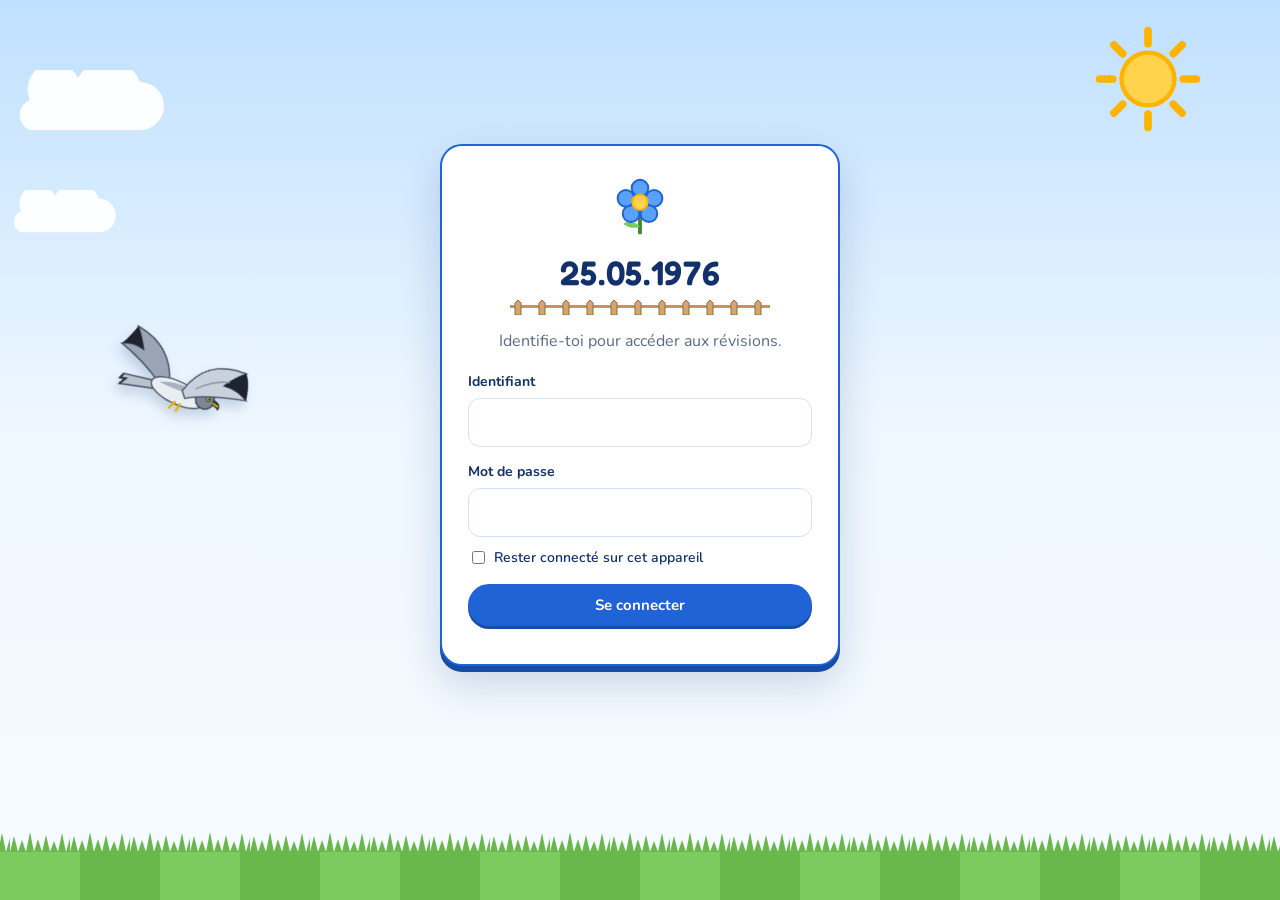
==== commit e850d9d3: "Papangue aussi sur la page de connexion Co-Authored-By: Claude Opus 5.5 <noreply@anthropic.com> Clau" ====
--- a/index.html
+++ b/index.html
@@ -9,7 +9,7 @@
 <title>25.05.1976</title>
 <link rel="preconnect" href="https://fonts.googleapis.com">
 <link href="https://fonts.googleapis.com/css2?family=Fredoka:wght@500;600&family=Nunito:wght@400;600;700;800&display=swap" rel="stylesheet">
-<link rel="stylesheet" href="style.css?v=202611181559">
+<link rel="stylesheet" href="style.css?v=202611191219">
 </head>
 <body>
 <svg class="floatsun" viewBox="0 0 100 100"><g stroke="#ffb400" stroke-width="7" stroke-linecap="round"><path d="M50 6v12M50 82v12M6 50h12M82 50h12M19 19l8 8M73 73l8 8M81 19l-8 8M27 73l-8 8"/></g><circle cx="50" cy="50" r="24" fill="#ffd34d" stroke="#ffb400" stroke-width="4"/></svg>
@@ -74,5 +74,7 @@
   document.getElementById("opened").classList.remove("hide");
 });
 </script>
+<script src="papangue.js?v=202611191219"></script>
+<script>window.papangue&&papangue.start();</script>
 </body>
 </html>
--- a/style.css
+++ b/style.css
@@ -334,10 +334,60 @@
 
 /* ===== Sticker « Nous y est » ===== */
 .sticker-wrap{position:fixed;inset:0;z-index:50;display:flex;align-items:center;justify-content:center;background:rgba(18,48,107,.18);cursor:pointer;animation:fadein .2s both}
-.sticker{width:min(80vw,400px);height:auto;animation:slap .55s cubic-bezier(.2,1.5,.4,1) both,wobble 1.6s .6s ease-in-out infinite;filter:drop-shadow(0 10px 18px rgba(18,48,107,.3))}
+.sticker{width:min(88vw,480px);height:auto;animation:slap .55s cubic-bezier(.2,1.5,.4,1) both,wobble 1.6s .6s ease-in-out infinite;filter:drop-shadow(0 10px 18px rgba(18,48,107,.3))}
 .sticker-wrap.bye{animation:fadeout .45s forwards}
 .sticker-wrap.bye .sticker{animation:peel .45s forwards}
 @keyframes fadein{from{opacity:0}}@keyframes fadeout{to{opacity:0}}
 @keyframes slap{0%{transform:scale(2.6) rotate(-25deg);opacity:0}60%{transform:scale(.92) rotate(-4deg);opacity:1}100%{transform:scale(1) rotate(-6deg)}}
 @keyframes wobble{50%{transform:scale(1.04) rotate(-3deg)}}
 @keyframes peel{to{transform:translateY(-40px) rotate(10deg) scale(.6);opacity:0}}
+
+/* ===== Cours ===== */
+.toc{display:flex;flex-wrap:wrap;gap:6px;position:sticky;top:6px;z-index:5;background:rgba(255,255,255,.92);backdrop-filter:blur(4px);border:1.5px solid var(--line);border-radius:16px;padding:8px;margin-bottom:10px}
+.toc button{border:none;background:var(--blue-l);color:var(--blue-d);border-radius:99px;padding:5px 11px;font:700 13px "Nunito";cursor:pointer}
+.toc button:hover{background:var(--blue);color:#fff}
+.csec{background:#fff;border:1px solid var(--line);border-radius:18px;padding:16px 20px;margin:14px 0;scroll-margin-top:80px;box-shadow:0 3px 0 rgba(31,99,214,.08)}
+.csec h2{margin-top:4px}
+.schema{width:100%;height:auto;max-width:640px;display:block;margin:12px auto;font-family:"Nunito",sans-serif}
+.keybox{background:var(--sun-l);border-left:5px solid var(--sun);border-radius:0 12px 12px 0;padding:10px 14px;margin:10px 0}
+.duo{display:grid;grid-template-columns:1fr 1fr;gap:12px}.duo>div{background:var(--blue-l);border-radius:14px;padding:4px 14px}.duo h4{font-family:"Fredoka",sans-serif;color:var(--navy);margin:10px 0 0}
+.three{display:grid;grid-template-columns:repeat(3,1fr);gap:10px}.three>div{background:var(--blue-l);border-radius:14px;padding:10px 12px}.three p{margin:4px 0 0;font-size:14.5px}
+.timeline{display:grid;grid-template-columns:repeat(4,1fr);gap:10px;position:relative;padding-top:14px}
+.timeline::before{content:"";position:absolute;left:4%;right:4%;top:22px;height:4px;background:linear-gradient(90deg,var(--blue),var(--grass-d));border-radius:4px}
+.timeline>div{position:relative;background:#fff;border:1.5px solid var(--line);border-radius:14px;padding:22px 12px 10px;margin-top:4px}
+.timeline>div::before{content:"";position:absolute;top:-6px;left:50%;margin-left:-8px;width:16px;height:16px;border-radius:50%;background:var(--sun);border:3px solid var(--navy)}
+.timeline span{float:right;font-size:12.5px;color:var(--mut);font-weight:700}.timeline p{margin:6px 0 0;font-size:14px}
+.flowgrid{display:grid;grid-template-columns:110px repeat(3,1fr);gap:6px;margin:12px 0}
+.flowgrid .fh{font:600 15px "Fredoka",sans-serif;color:var(--navy);text-align:center;padding:6px;background:var(--blue-l);border-radius:10px}
+.flowgrid .fh:first-child{background:none}
+.flowgrid .fa{font-weight:800;color:var(--navy);display:flex;flex-direction:column;justify-content:center}.flowgrid .fa small{font-weight:600;color:var(--mut);font-size:11.5px}
+.flowgrid .fc{background:#fff;border:1.5px solid var(--line);border-radius:10px;padding:8px 10px;font-size:13.5px;position:relative}
+.flowgrid .fc.red{border-color:#f0b4b4;background:var(--ko-l)}.flowgrid .fc.green{border-color:#9fd6a7;background:var(--ok-l)}
+.chain{display:flex;align-items:stretch;gap:6px;margin:12px 0}
+.ck{flex:1;border-radius:14px;padding:10px 12px;border:2px solid}.ck span{display:block;font-size:12px;color:var(--mut);font-style:italic}.ck p{margin:6px 0 0;font-size:14px}
+.ck.red{background:var(--ko-l);border-color:#f0b4b4}.ck.sun{background:var(--sun-l);border-color:#f1d27a}.ck.green{background:var(--ok-l);border-color:#9fd6a7}
+.carrow{display:flex;align-items:center;font:700 26px "Fredoka";color:var(--navy)}
+.cits{display:grid;grid-template-columns:repeat(auto-fit,minmax(260px,1fr));gap:10px;margin-top:10px}
+.cit{background:#fffdf6;border:1px solid #eadfbf;border-left:5px solid var(--wood);border-radius:0 14px 14px 0;padding:10px 14px}
+.cit blockquote{margin:6px 0;font-family:"Lora",Georgia,serif;font-size:15.5px;line-height:1.5}
+.cit .ca{font-size:13.5px;color:var(--mut)}
+.exs{display:grid;grid-template-columns:repeat(auto-fit,minmax(240px,1fr));gap:8px}
+.exs>div{background:var(--blue-l);border-radius:12px;padding:8px 12px;display:flex;flex-direction:column}.exs span{font-size:14px}
+@media (max-width:700px){.duo,.three{grid-template-columns:1fr}.timeline{grid-template-columns:1fr 1fr}.timeline::before{display:none}.chain{flex-direction:column}.carrow{justify-content:center;transform:rotate(90deg)}
+ .flowgrid{grid-template-columns:1fr}.flowgrid .fh{display:none}.flowgrid .fa{margin-top:8px}.flowgrid .fc::before{display:block;font-size:11px;font-weight:800;color:var(--mut)}
+ .flowgrid .fa+.fc::before{content:"ÉTAT DE NATURE"}.flowgrid .fa+.fc+.fc::before{content:"CONTRAT"}.flowgrid .fa+.fc+.fc+.fc::before{content:"ÉTAT CIVIL"}}
+
+/* ===== Le papangue qui survole l'accueil ===== */
+.papangue{position:fixed;left:0;top:0;z-index:40;pointer-events:none;opacity:0;transition:opacity .8s;will-change:transform;filter:drop-shadow(0 8px 6px rgba(18,48,107,.18))}
+.papangue.show{opacity:1}
+.papangue svg{display:block;pointer-events:auto;cursor:pointer}
+.papangue .wing{transform-box:view-box}
+.papangue .wing.front{transform-origin:90px 50px;animation:flapF .55s ease-in-out infinite}
+.papangue .wing.back{transform-origin:66px 48px;animation:flapB .55s ease-in-out infinite}
+.papangue.glide .wing{animation:none}
+.papangue.glide .wing.front{transform:scaleY(.9)}
+@keyframes flapF{0%,100%{transform:scaleY(1)}50%{transform:scaleY(-.55)}}
+@keyframes flapB{0%,100%{transform:scaleY(1)}50%{transform:scaleY(-.45)}}
+.papangue.loop svg{animation:looping .9s ease-in-out}
+@keyframes looping{to{transform:rotate(-360deg)}}
+@media (max-width:560px){.papangue svg{width:96px;height:60px}}
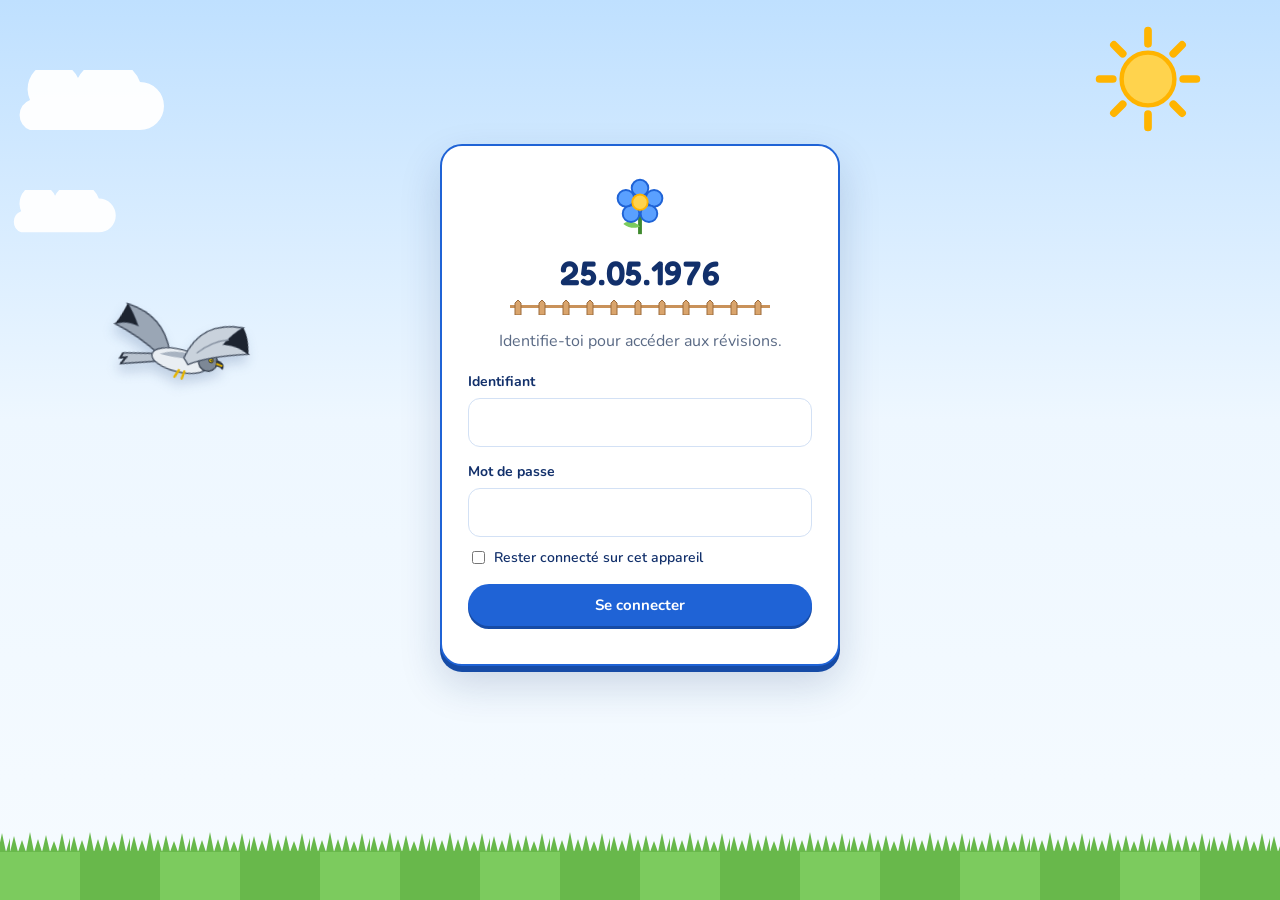
==== commit ad644d71: "Nouveaux identifiants de connexion ; les anciennes sessions sont déconnectées Co-Authored-By: Claude" ====
--- a/index.html
+++ b/index.html
@@ -9,7 +9,7 @@
 <title>25.05.1976</title>
 <link rel="preconnect" href="https://fonts.googleapis.com">
 <link href="https://fonts.googleapis.com/css2?family=Fredoka:wght@500;600&family=Nunito:wght@400;600;700;800&display=swap" rel="stylesheet">
-<link rel="stylesheet" href="style.css?v=202611191219">
+<link rel="stylesheet" href="style.css?v=202611191226">
 </head>
 <body>
 <svg class="floatsun" viewBox="0 0 100 100"><g stroke="#ffb400" stroke-width="7" stroke-linecap="round"><path d="M50 6v12M50 82v12M6 50h12M82 50h12M19 19l8 8M73 73l8 8M81 19l-8 8M27 73l-8 8"/></g><circle cx="50" cy="50" r="24" fill="#ffd34d" stroke="#ffb400" stroke-width="4"/></svg>
@@ -61,12 +61,12 @@
   }
   return H.map(x=>(x>>>0).toString(16).padStart(8,"0")).join("");
 }
-const LOGIN_HASH="6b6e0f805c218c8e6aef8b2e3945f73d3facc3329b32287c51c517271649b0c8";
+const LOGIN_HASH="b4954d2cdcc2c1e584801a79424be94eba30192746ee67c6ab37c0a5575b1a1e";
 document.getElementById("loginForm").addEventListener("submit",function(e){
   e.preventDefault();
   const id=document.getElementById("lid").value.trim().toLowerCase(), pw=document.getElementById("lpw").value;
   if(sha256(id+":"+pw)!==LOGIN_HASH){ document.getElementById("lerr").textContent="Identifiant ou mot de passe incorrect."; document.getElementById("lpw").value=""; return; }
-  try{ localStorage.setItem("auth",JSON.stringify({ok:true,t:Date.now(),rem:document.getElementById("lrem").checked})); }catch(err){}
+  try{ localStorage.setItem("auth",JSON.stringify({ok:true,v:2,t:Date.now(),rem:document.getElementById("lrem").checked})); }catch(err){}
   const dest="revisions.html"+location.hash, w=window.open(dest,"_blank");
   if(!w){ location.href=dest; return; }
   document.querySelector("#opened a").href=dest;
@@ -74,7 +74,7 @@
   document.getElementById("opened").classList.remove("hide");
 });
 </script>
-<script src="papangue.js?v=202611191219"></script>
+<script src="papangue.js?v=202611191226"></script>
 <script>window.papangue&&papangue.start();</script>
 </body>
 </html>
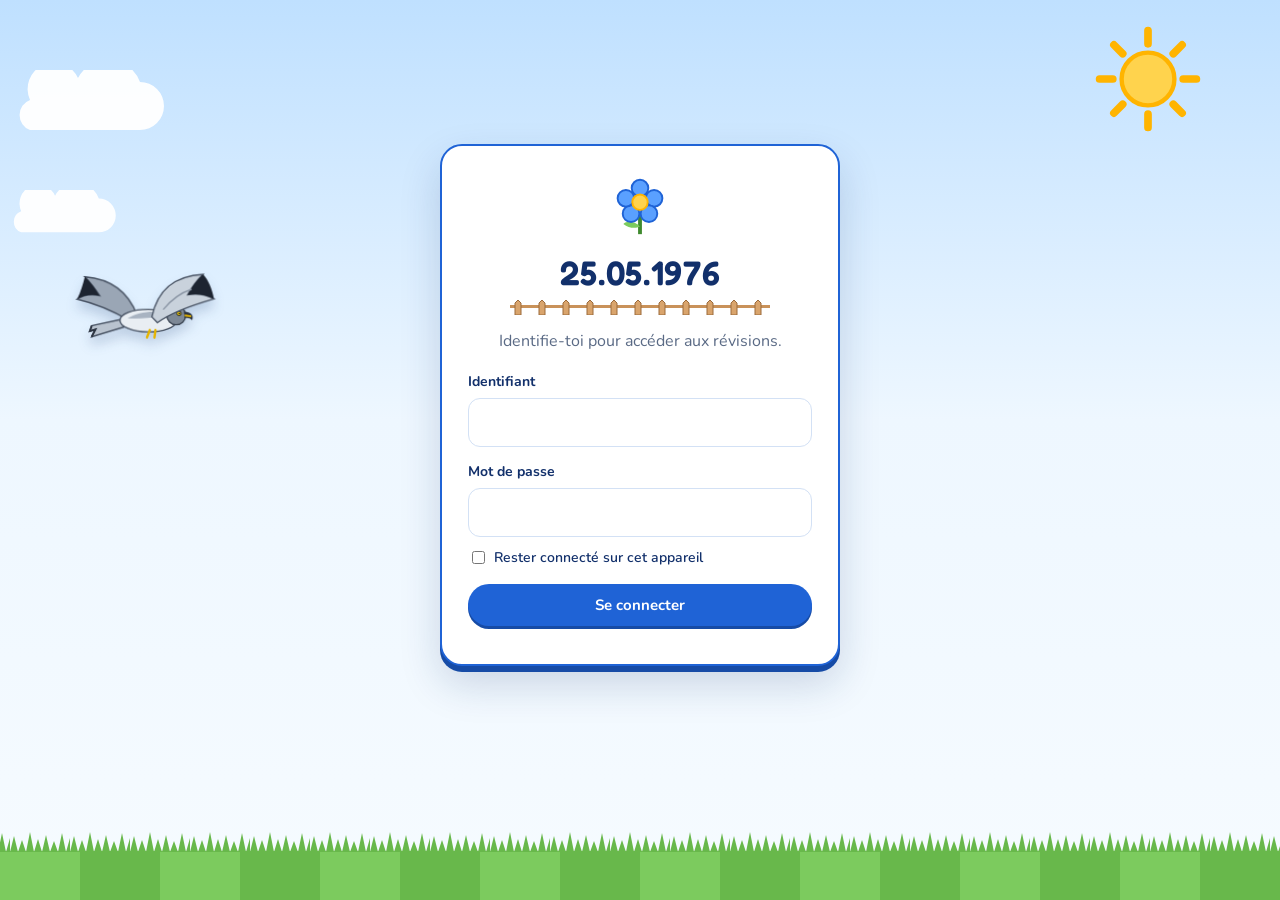
==== commit 35354903: "Correction stricte, notes signées (alerte triche), adresse masquée, menu regroupé, mention données, " ====
--- a/index.html
+++ b/index.html
@@ -9,7 +9,7 @@
 <title>25.05.1976</title>
 <link rel="preconnect" href="https://fonts.googleapis.com">
 <link href="https://fonts.googleapis.com/css2?family=Fredoka:wght@500;600&family=Nunito:wght@400;600;700;800&display=swap" rel="stylesheet">
-<link rel="stylesheet" href="style.css?v=202611191226">
+<link rel="stylesheet" href="style.css?v=202611191234">
 </head>
 <body>
 <svg class="floatsun" viewBox="0 0 100 100"><g stroke="#ffb400" stroke-width="7" stroke-linecap="round"><path d="M50 6v12M50 82v12M6 50h12M82 50h12M19 19l8 8M73 73l8 8M81 19l-8 8M27 73l-8 8"/></g><circle cx="50" cy="50" r="24" fill="#ffd34d" stroke="#ffb400" stroke-width="4"/></svg>
@@ -74,7 +74,7 @@
   document.getElementById("opened").classList.remove("hide");
 });
 </script>
-<script src="papangue.js?v=202611191226"></script>
+<script src="papangue.js?v=202611191234"></script>
 <script>window.papangue&&papangue.start();</script>
 </body>
 </html>
--- a/style.css
+++ b/style.css
@@ -391,3 +391,29 @@
 .papangue.loop svg{animation:looping .9s ease-in-out}
 @keyframes looping{to{transform:rotate(-360deg)}}
 @media (max-width:560px){.papangue svg{width:96px;height:60px}}
+
+/* ===== Menu regroupé ===== */
+nav{align-items:center}
+.ngroup{position:relative}
+.nbtn{border:none;background:none;color:#fff;font:700 14px "Nunito";padding:7px 13px;border-radius:99px;cursor:pointer;opacity:.9;white-space:nowrap}
+.nbtn:hover{background:rgba(255,255,255,.15);opacity:1}
+.ngroup.on>.nbtn{background:#fff;color:var(--blue-d);opacity:1}
+.nmenu{display:none;position:absolute;top:calc(100% + 6px);left:0;min-width:190px;background:#fff;border:2px solid var(--blue);border-radius:14px;padding:6px;box-shadow:0 6px 0 var(--blue-d),0 12px 30px rgba(18,48,107,.25);z-index:60;animation:rise .2s both}
+.ngroup.open .nmenu{display:flex;flex-direction:column;gap:2px}
+.nmenu a{color:var(--navy)!important;opacity:1!important;border-radius:10px!important;padding:9px 12px!important}
+.nmenu a:hover{background:var(--blue-l)!important}
+.nmenu a.on{background:var(--blue)!important;color:#fff!important}
+@media (max-width:700px){nav{flex-wrap:wrap!important;overflow:visible!important;gap:4px}nav a,.nbtn{font-size:13.5px;padding:6px 10px}
+ header .wrap{position:relative} nav{position:static} .ngroup{position:static} .nmenu{left:12px;right:12px;top:auto;margin-top:6px}}
+/* ===== Données personnelles ===== */
+.privacy{margin-top:10px;background:var(--blue-l);border-radius:12px;padding:8px 12px;font-size:14px}
+.privacy summary{cursor:pointer;font-weight:800;color:var(--blue-d)}
+.privacy p{margin:6px 0}
+/* ===== Correction stricte ===== */
+.qwarn{margin:8px 0;padding:8px 12px;border-radius:10px;background:var(--sun-l);border:1.5px solid #f1d27a;color:#7a5600;font-size:14px;font-weight:700}
+/* ===== Papangue derrière le contenu ===== */
+.papangue{z-index:0!important}
+main.wrap{position:relative;z-index:2}
+/* ===== Focus clavier visible ===== */
+.leaf.blank:focus-visible,.mc:focus-visible,.seed:focus-visible,.opt:focus-visible,.btn:focus-visible,.nbtn:focus-visible{outline:3px solid var(--sun);outline-offset:2px}
+header{z-index:10!important}
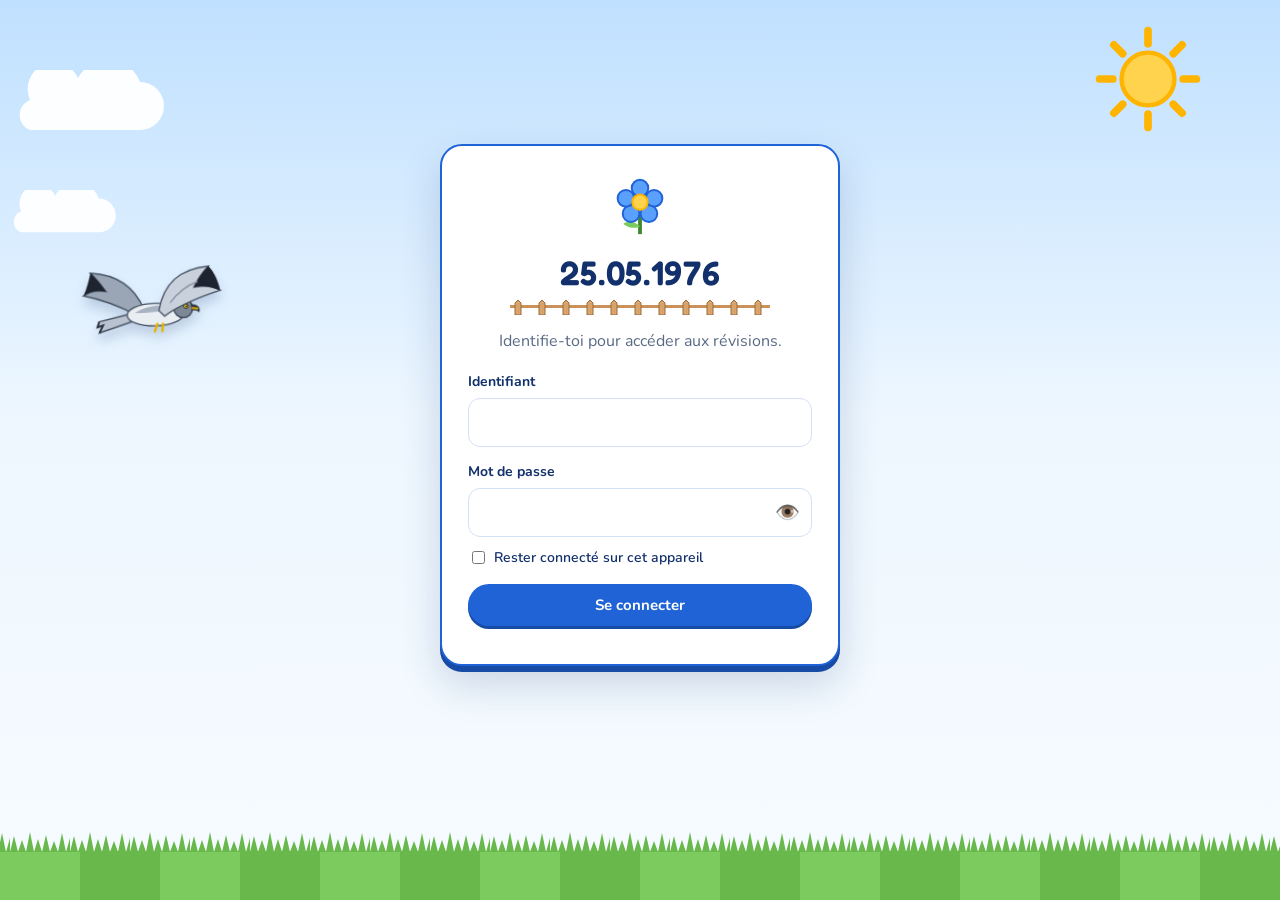
==== commit e80410af: "Connexion tolérante aux majuscules automatiques et espaces du téléphone, bouton afficher le mot de p" ====
--- a/index.html
+++ b/index.html
@@ -9,7 +9,7 @@
 <title>25.05.1976</title>
 <link rel="preconnect" href="https://fonts.googleapis.com">
 <link href="https://fonts.googleapis.com/css2?family=Fredoka:wght@500;600&family=Nunito:wght@400;600;700;800&display=swap" rel="stylesheet">
-<link rel="stylesheet" href="style.css?v=202611191234">
+<link rel="stylesheet" href="style.css?v=202611191238">
 </head>
 <body>
 <svg class="floatsun" viewBox="0 0 100 100"><g stroke="#ffb400" stroke-width="7" stroke-linecap="round"><path d="M50 6v12M50 82v12M6 50h12M82 50h12M19 19l8 8M73 73l8 8M81 19l-8 8M27 73l-8 8"/></g><circle cx="50" cy="50" r="24" fill="#ffd34d" stroke="#ffb400" stroke-width="4"/></svg>
@@ -24,9 +24,9 @@
     <div id="formFields">
       <p class="mut" style="margin-top:0;text-align:center">Identifie-toi pour accéder aux révisions.</p>
       <label for="lid">Identifiant</label>
-      <input type="text" id="lid" autocomplete="username" autocapitalize="none" spellcheck="false" style="margin:4px 0 12px">
+      <input type="text" id="lid" autocomplete="username" autocapitalize="none" autocorrect="off" spellcheck="false" style="margin:4px 0 12px">
       <label for="lpw">Mot de passe</label>
-      <input type="password" id="lpw" autocomplete="current-password" style="margin:4px 0 10px">
+      <div style="position:relative;margin:4px 0 10px"><input type="password" id="lpw" autocomplete="current-password" autocapitalize="none" autocorrect="off" spellcheck="false" style="padding-right:46px"><button type="button" id="eye" aria-label="Afficher le mot de passe" style="position:absolute;right:6px;top:50%;transform:translateY(-50%);border:none;background:none;font-size:20px;cursor:pointer">👁️</button></div>
       <label class="note" style="display:flex;gap:6px;align-items:center;margin-bottom:16px;font-weight:600"><input type="checkbox" id="lrem"> Rester connecté sur cet appareil</label>
       <button class="btn" type="submit" style="width:100%">Se connecter</button>
       <p id="lerr" style="color:var(--ko);font-size:14px;margin:10px 0 0;text-align:center"></p>
@@ -62,9 +62,10 @@
   return H.map(x=>(x>>>0).toString(16).padStart(8,"0")).join("");
 }
 const LOGIN_HASH="b4954d2cdcc2c1e584801a79424be94eba30192746ee67c6ab37c0a5575b1a1e";
+document.getElementById("eye").onclick=()=>{const i=document.getElementById("lpw");i.type=i.type==="password"?"text":"password";};
 document.getElementById("loginForm").addEventListener("submit",function(e){
   e.preventDefault();
-  const id=document.getElementById("lid").value.trim().toLowerCase(), pw=document.getElementById("lpw").value;
+  const id=document.getElementById("lid").value.trim().toLowerCase(), pw=document.getElementById("lpw").value.trim().toLowerCase(); // tolère la majuscule automatique du téléphone et les espaces
   if(sha256(id+":"+pw)!==LOGIN_HASH){ document.getElementById("lerr").textContent="Identifiant ou mot de passe incorrect."; document.getElementById("lpw").value=""; return; }
   try{ localStorage.setItem("auth",JSON.stringify({ok:true,v:2,t:Date.now(),rem:document.getElementById("lrem").checked})); }catch(err){}
   const dest="revisions.html"+location.hash, w=window.open(dest,"_blank");
@@ -74,7 +75,7 @@
   document.getElementById("opened").classList.remove("hide");
 });
 </script>
-<script src="papangue.js?v=202611191234"></script>
+<script src="papangue.js?v=202611191238"></script>
 <script>window.papangue&&papangue.start();</script>
 </body>
 </html>
